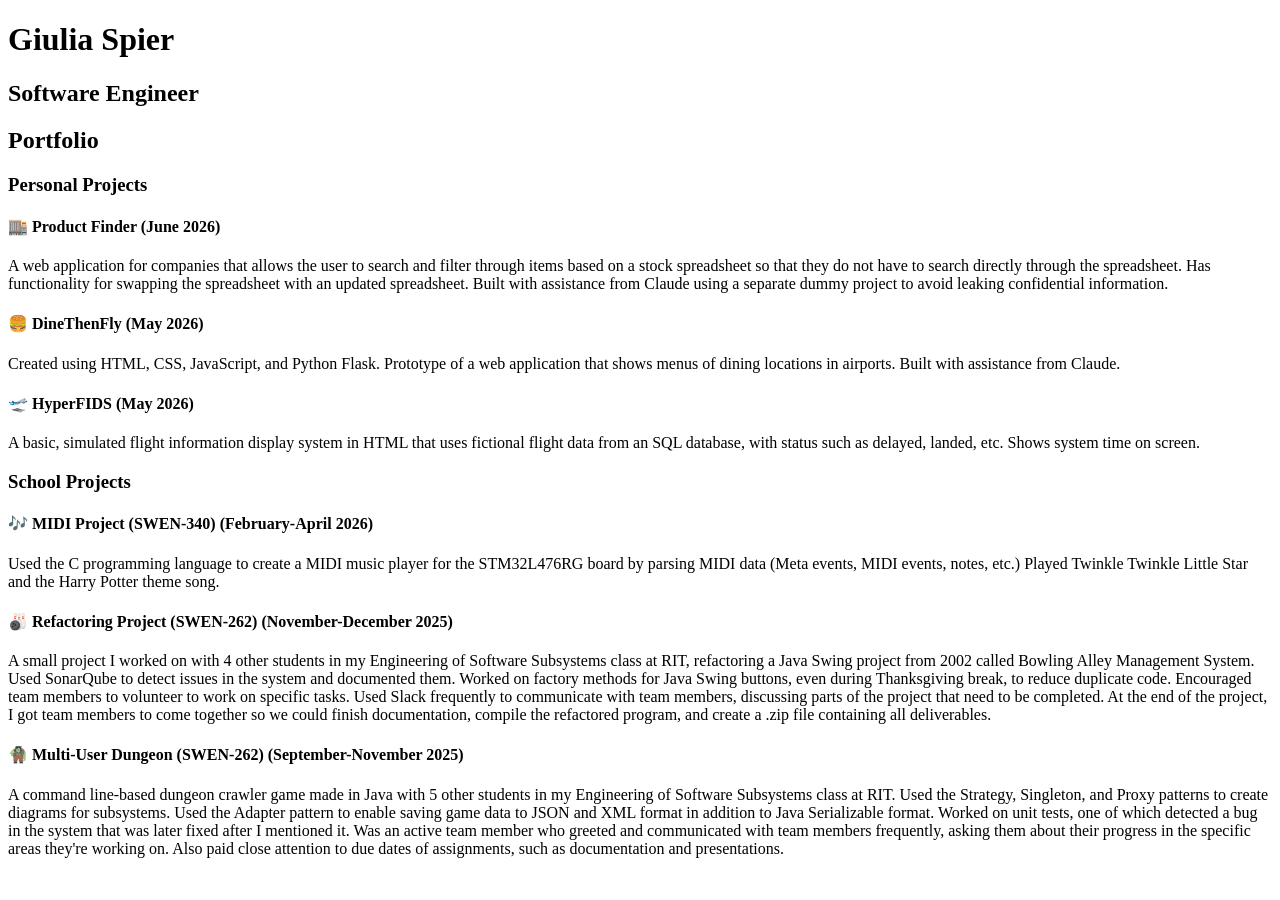
==== index.html @ ef233ef5 "Added emojis to project titles" ====
<!DOCTYPE html>
<html lang="en">
<h1>Giulia Spier</h1>
<head>
    <meta charset="UTF-8">
    <title>Giulia Spier | Software Engineer</title>
    <!-- <link rel="stylesheet" href="/static/styles.css"> -->
</head>
<body>
    <h2>Software Engineer</h2>
    <h2>Portfolio</h2>
    <h3>Personal Projects</h3>
    <section id="personalProjects"></section>
    <h3>School Projects</h3>
    <section id="schoolProjects"></section>
</body>
<script src="portfolio.js"></script>
<script>
    // Personal projects
    addToPersonalProjects("🏬 Product Finder (June 2026)", "A web application for companies that allows the user to search and filter through items based on a stock spreadsheet so that they do not have to search directly through the spreadsheet. Has functionality for swapping the spreadsheet with an updated spreadsheet. Built with assistance from Claude using a separate dummy project to avoid leaking confidential information.");
    addToPersonalProjects("🍔 DineThenFly (May 2026)", "Created using HTML, CSS, JavaScript, and Python Flask. Prototype of a web application that shows menus of dining locations in airports. Built with assistance from Claude.");
    addToPersonalProjects("🛫 HyperFIDS (May 2026)", "A basic, simulated flight information display system in HTML that uses fictional flight data from an SQL database, with status such as delayed, landed, etc. Shows system time on screen.");

    // School projects
    addToSchoolProjects("🎶 MIDI Project (SWEN-340) (February-April 2026)", "Used the C programming language to create a MIDI music player for the STM32L476RG board by parsing MIDI data (Meta events, MIDI events, notes, etc.) Played Twinkle Twinkle Little Star and the Harry Potter theme song.");
    addToSchoolProjects("🎳 Refactoring Project (SWEN-262) (November-December 2025)", "A small project I worked on with 4 other students in my Engineering of Software Subsystems class at RIT, refactoring a Java Swing project from 2002 called Bowling Alley Management System. Used SonarQube to detect issues in the system and documented them. Worked on factory methods for Java Swing buttons, even during Thanksgiving break, to reduce duplicate code. Encouraged team members to volunteer to work on specific tasks. Used Slack frequently to communicate with team members, discussing parts of the project that need to be completed. At the end of the project, I got team members to come together so we could finish documentation, compile the refactored program, and create a .zip file containing all deliverables.");
    addToSchoolProjects("🧌 Multi-User Dungeon (SWEN-262) (September-November 2025)", "A command line-based dungeon crawler game made in Java with 5 other students in my Engineering of Software Subsystems class at RIT. Used the Strategy, Singleton, and Proxy patterns to create diagrams for subsystems. Used the Adapter pattern to enable saving game data to JSON and XML format in addition to Java Serializable format. Worked on unit tests, one of which detected a bug in the system that was later fixed after I mentioned it. Was an active team member who greeted and communicated with team members frequently, asking them about their progress in the specific areas they're working on. Also paid close attention to due dates of assignments, such as documentation and presentations.");
</script>
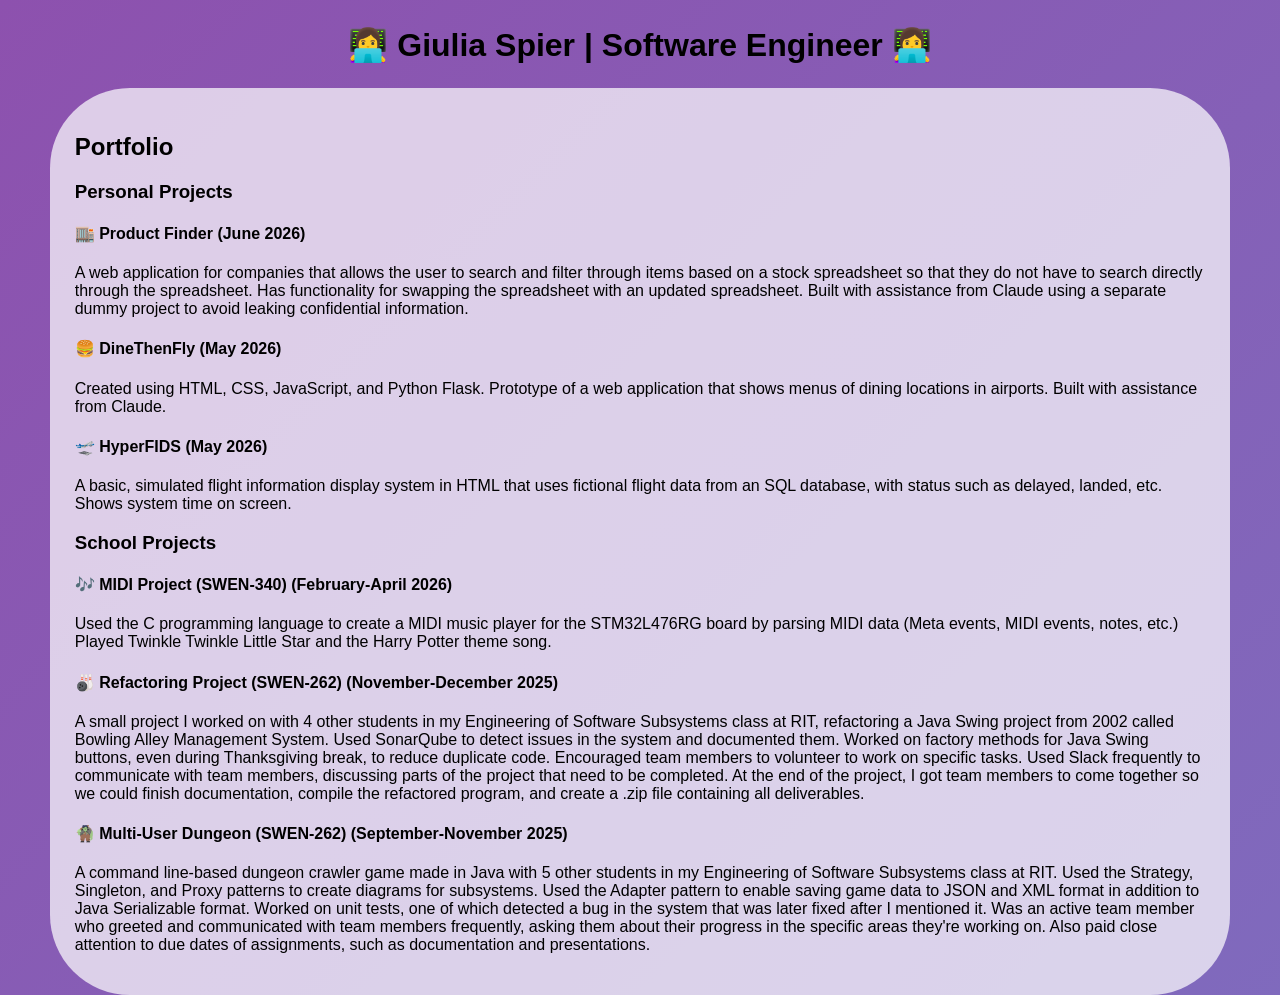
==== commit 45bd161c: "Added CSS styles!" ====
--- a/index.html
+++ b/index.html
@@ -1,18 +1,27 @@
 <!DOCTYPE html>
 <html lang="en">
-<h1>Giulia Spier</h1>
 <head>
     <meta charset="UTF-8">
     <title>Giulia Spier | Software Engineer</title>
-    <!-- <link rel="stylesheet" href="/static/styles.css"> -->
+    <link rel="stylesheet" href="styles.css">
 </head>
 <body>
-    <h2>Software Engineer</h2>
-    <h2>Portfolio</h2>
-    <h3>Personal Projects</h3>
-    <section id="personalProjects"></section>
-    <h3>School Projects</h3>
-    <section id="schoolProjects"></section>
+    <h1>👩‍💻 Giulia Spier | Software Engineer 👩‍💻</h1>
+    <!-- <nav>
+        <ul>
+            <li>🪪 About</li>
+            <li>🌟 Skills</li>
+            <li><a href="index.html">📂 Portfolio</a></li>
+        </ul>
+    </nav> -->
+    <div id="bodyContents">
+        <h2>Portfolio</h2>
+        <h3>Personal Projects</h3>
+        <section id="personalProjects"></section>
+        <h3>School Projects</h3>
+        <section id="schoolProjects"></section>
+    </div>
+    
 </body>
 <script src="portfolio.js"></script>
 <script>
--- a/styles.css
+++ b/styles.css
@@ -0,0 +1,56 @@
+/*Source of code for dynamic background: https://codepen.io/P1N2O/pen/pyBNzX*/
+
+body {
+    /* background-color: gainsboro; */
+    font-family:'Lucida Sans', 'Lucida Sans Regular', 'Lucida Grande', 'Lucida Sans Unicode', Geneva, Verdana, sans-serif;
+    margin: 2%;
+
+    background: linear-gradient(-45deg, #58b3e9, #8d51ae);
+	background-size: 400% 400%;
+	animation: gradient 15s ease infinite;
+	height: 100vh;
+
+    color: #000000;
+}
+
+h1
+{
+    text-align: center;
+}
+
+ul
+{
+    display:flex;
+    justify-content: center;
+}
+
+li
+{
+    background-color: rgba(255, 255, 255, 0.71);
+    font-size: 1.5em;
+    border-radius: 5em;
+    list-style: none;
+    width: 15%;
+    height: 3em;
+    margin: 2%;
+}
+
+#bodyContents
+{
+    background-color: rgba(255, 255, 255, 0.71);
+    border-radius: 5em;
+    margin: 2%;
+    padding: 2%;
+}
+
+@keyframes gradient {
+	0% {
+		background-position: 0% 50%;
+	}
+	50% {
+		background-position: 100% 50%;
+	}
+	100% {
+		background-position: 0% 50%;
+	}
+}
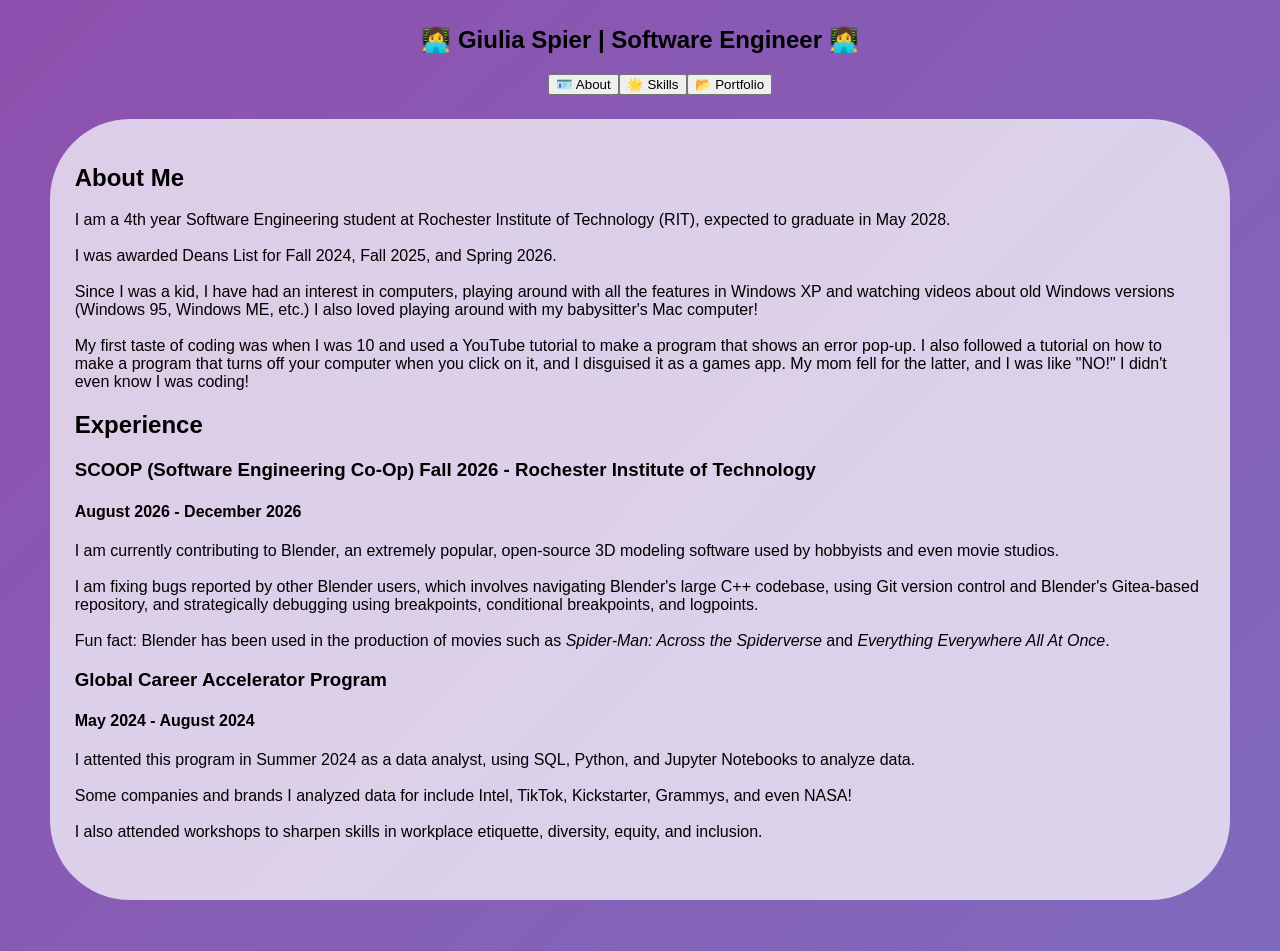
==== commit ce034d94: "Added About and Skills page, made About the default index page." ====
--- a/index.html
+++ b/index.html
@@ -2,36 +2,45 @@
 <html lang="en">
 <head>
     <meta charset="UTF-8">
-    <title>Giulia Spier | Software Engineer</title>
-    <link rel="stylesheet" href="styles.css">
 </head>
-<body>
-    <h1>👩‍💻 Giulia Spier | Software Engineer 👩‍💻</h1>
-    <!-- <nav>
-        <ul>
-            <li>🪪 About</li>
-            <li>🌟 Skills</li>
-            <li><a href="index.html">📂 Portfolio</a></li>
-        </ul>
-    </nav> -->
-    <div id="bodyContents">
-        <h2>Portfolio</h2>
-        <h3>Personal Projects</h3>
-        <section id="personalProjects"></section>
-        <h3>School Projects</h3>
-        <section id="schoolProjects"></section>
-    </div>
-    
-</body>
 <script src="portfolio.js"></script>
 <script>
-    // Personal projects
-    addToPersonalProjects("🏬 Product Finder (June 2026)", "A web application for companies that allows the user to search and filter through items based on a stock spreadsheet so that they do not have to search directly through the spreadsheet. Has functionality for swapping the spreadsheet with an updated spreadsheet. Built with assistance from Claude using a separate dummy project to avoid leaking confidential information.");
-    addToPersonalProjects("🍔 DineThenFly (May 2026)", "Created using HTML, CSS, JavaScript, and Python Flask. Prototype of a web application that shows menus of dining locations in airports. Built with assistance from Claude.");
-    addToPersonalProjects("🛫 HyperFIDS (May 2026)", "A basic, simulated flight information display system in HTML that uses fictional flight data from an SQL database, with status such as delayed, landed, etc. Shows system time on screen.");
-
-    // School projects
-    addToSchoolProjects("🎶 MIDI Project (SWEN-340) (February-April 2026)", "Used the C programming language to create a MIDI music player for the STM32L476RG board by parsing MIDI data (Meta events, MIDI events, notes, etc.) Played Twinkle Twinkle Little Star and the Harry Potter theme song.");
-    addToSchoolProjects("🎳 Refactoring Project (SWEN-262) (November-December 2025)", "A small project I worked on with 4 other students in my Engineering of Software Subsystems class at RIT, refactoring a Java Swing project from 2002 called Bowling Alley Management System. Used SonarQube to detect issues in the system and documented them. Worked on factory methods for Java Swing buttons, even during Thanksgiving break, to reduce duplicate code. Encouraged team members to volunteer to work on specific tasks. Used Slack frequently to communicate with team members, discussing parts of the project that need to be completed. At the end of the project, I got team members to come together so we could finish documentation, compile the refactored program, and create a .zip file containing all deliverables.");
-    addToSchoolProjects("🧌 Multi-User Dungeon (SWEN-262) (September-November 2025)", "A command line-based dungeon crawler game made in Java with 5 other students in my Engineering of Software Subsystems class at RIT. Used the Strategy, Singleton, and Proxy patterns to create diagrams for subsystems. Used the Adapter pattern to enable saving game data to JSON and XML format in addition to Java Serializable format. Worked on unit tests, one of which detected a bug in the system that was later fixed after I mentioned it. Was an active team member who greeted and communicated with team members frequently, asking them about their progress in the specific areas they're working on. Also paid close attention to due dates of assignments, such as documentation and presentations.");
+    buildHead();
 </script>
+<body>
+    <script>
+        buildStartOfSite();
+    </script>
+    <div id="bodyContents">
+        <h2>About Me</h2>
+        <p>
+            I am a 4th year Software Engineering student at Rochester Institute of Technology (RIT), expected to graduate in May 2028.
+            <br><br>
+            I was awarded Deans List for Fall 2024, Fall 2025, and Spring 2026.
+            <br><br>
+            Since I was a kid, I have had an interest in computers, playing around with all the features in Windows XP and watching videos about old Windows versions (Windows 95, Windows ME, etc.) I also loved playing around with my babysitter's Mac computer!
+            <br><br>
+            My first taste of coding was when I was 10 and used a YouTube tutorial to make a program that shows an error pop-up. I also followed a tutorial on how to make a program that turns off your computer when you click on it, and I disguised it as a games app. My mom fell for the latter, and I was like "NO!" I didn't even know I was coding!
+        </p>
+        <h2>Experience</h2>
+        <h3>SCOOP (Software Engineering Co-Op) Fall 2026 - Rochester Institute of Technology</h3>
+        <h4>August 2026 - December 2026</h4>
+        <p>
+            I am currently contributing to Blender, an extremely popular, open-source 3D modeling software used by hobbyists and even movie studios.
+            <br><br>
+            I am fixing bugs reported by other Blender users, which involves navigating Blender's large C++ codebase, using Git version control and Blender's Gitea-based repository, and strategically debugging using breakpoints, conditional breakpoints, and logpoints.
+            <br><br>
+            Fun fact: Blender has been used in the production of movies such as <i>Spider-Man: Across the Spiderverse</i> and <i>Everything Everywhere All At Once</i>.
+        </p>
+        <h3>Global Career Accelerator Program</h3>
+        <h4>May 2024 - August 2024</h4>
+        <p>
+            I attented this program in Summer 2024 as a data analyst, using SQL, Python, and Jupyter Notebooks to analyze data.
+            <br><br>
+            Some companies and brands I analyzed data for include Intel, TikTok, Kickstarter, Grammys, and even NASA!
+            <br><br>
+            I also attended workshops to sharpen skills in workplace etiquette, diversity, equity, and inclusion.
+            <br><br>
+        </p>
+    </div>
+</body>
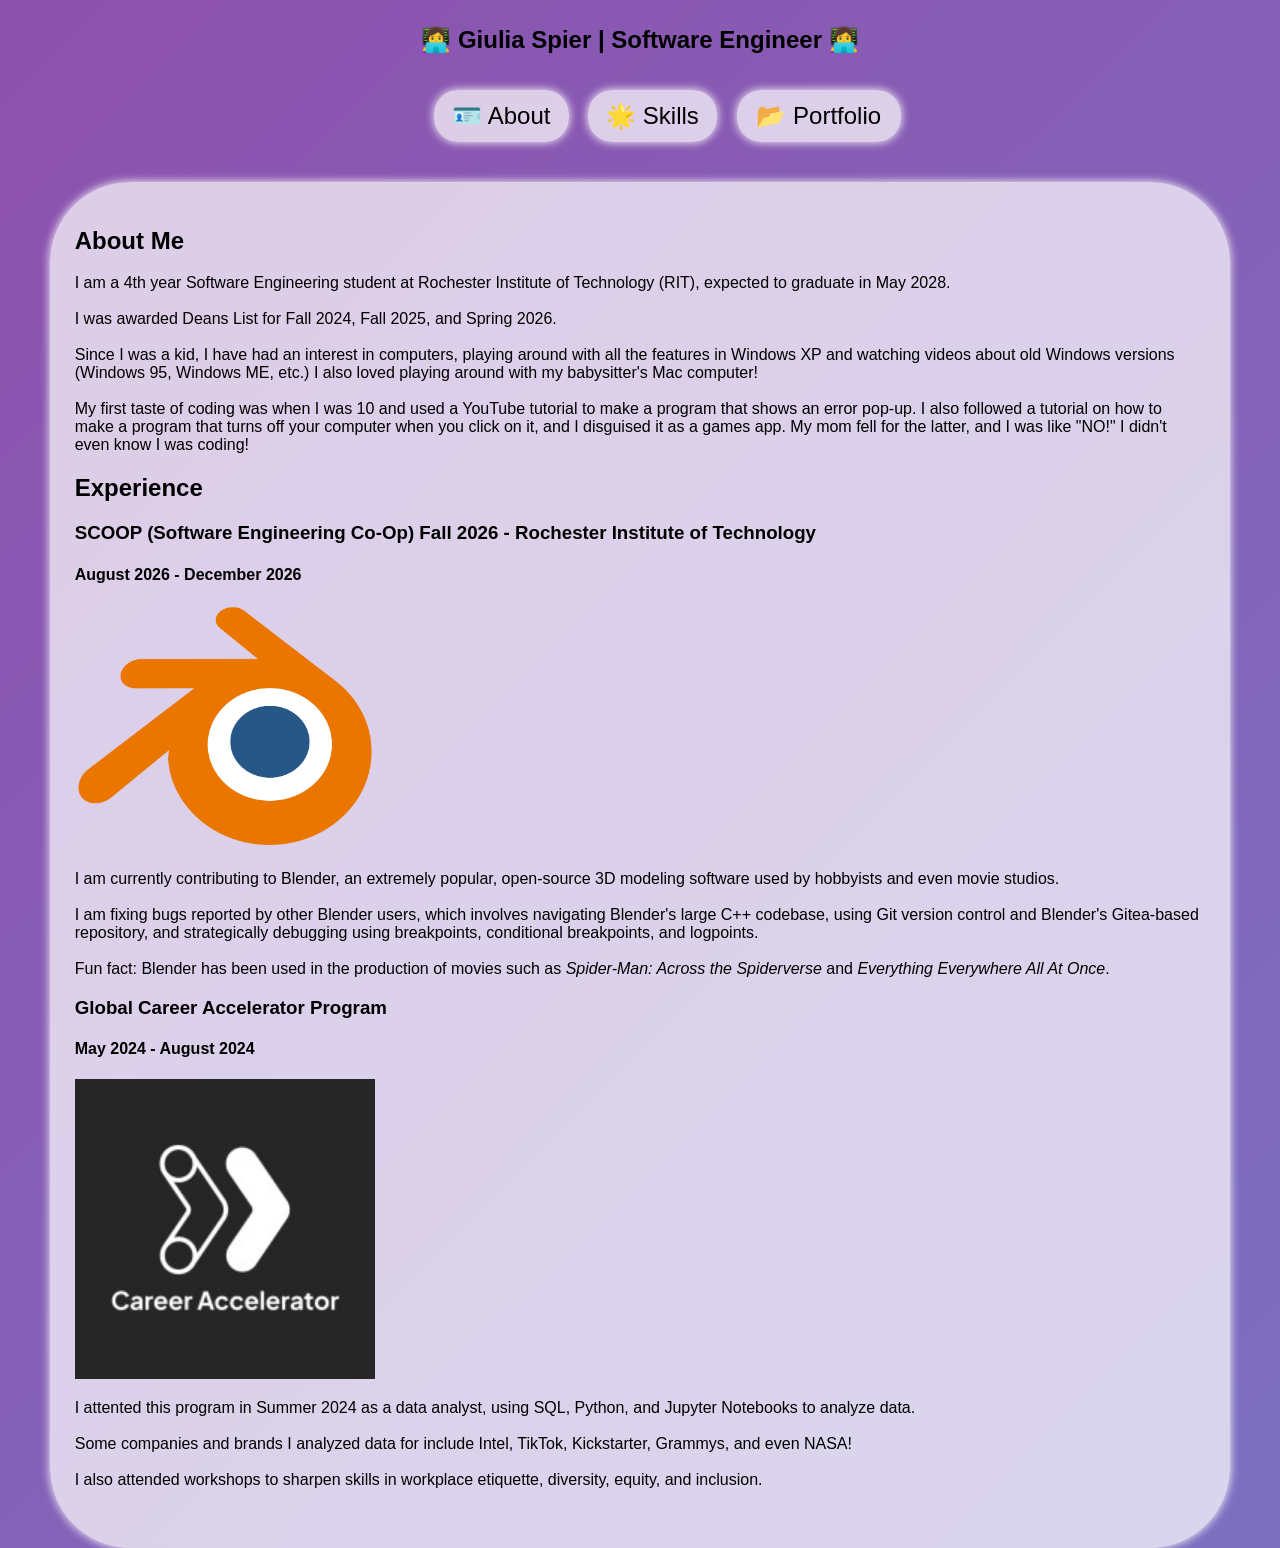
==== commit f61bcaba: "Added images of experience (Blender, Global Career Accelerator) to homepage" ====
--- a/index.html
+++ b/index.html
@@ -25,6 +25,7 @@
         <h2>Experience</h2>
         <h3>SCOOP (Software Engineering Co-Op) Fall 2026 - Rochester Institute of Technology</h3>
         <h4>August 2026 - December 2026</h4>
+        <img src="images/blender.webp" alt="blender" style="width: 300px; height: auto;">
         <p>
             I am currently contributing to Blender, an extremely popular, open-source 3D modeling software used by hobbyists and even movie studios.
             <br><br>
@@ -34,6 +35,7 @@
         </p>
         <h3>Global Career Accelerator Program</h3>
         <h4>May 2024 - August 2024</h4>
+        <img src="images/globalcareeraccelerator.jpg" alt="globalcareeraccelerator" style="width: 300px; height: auto;">
         <p>
             I attented this program in Summer 2024 as a data analyst, using SQL, Python, and Jupyter Notebooks to analyze data.
             <br><br>
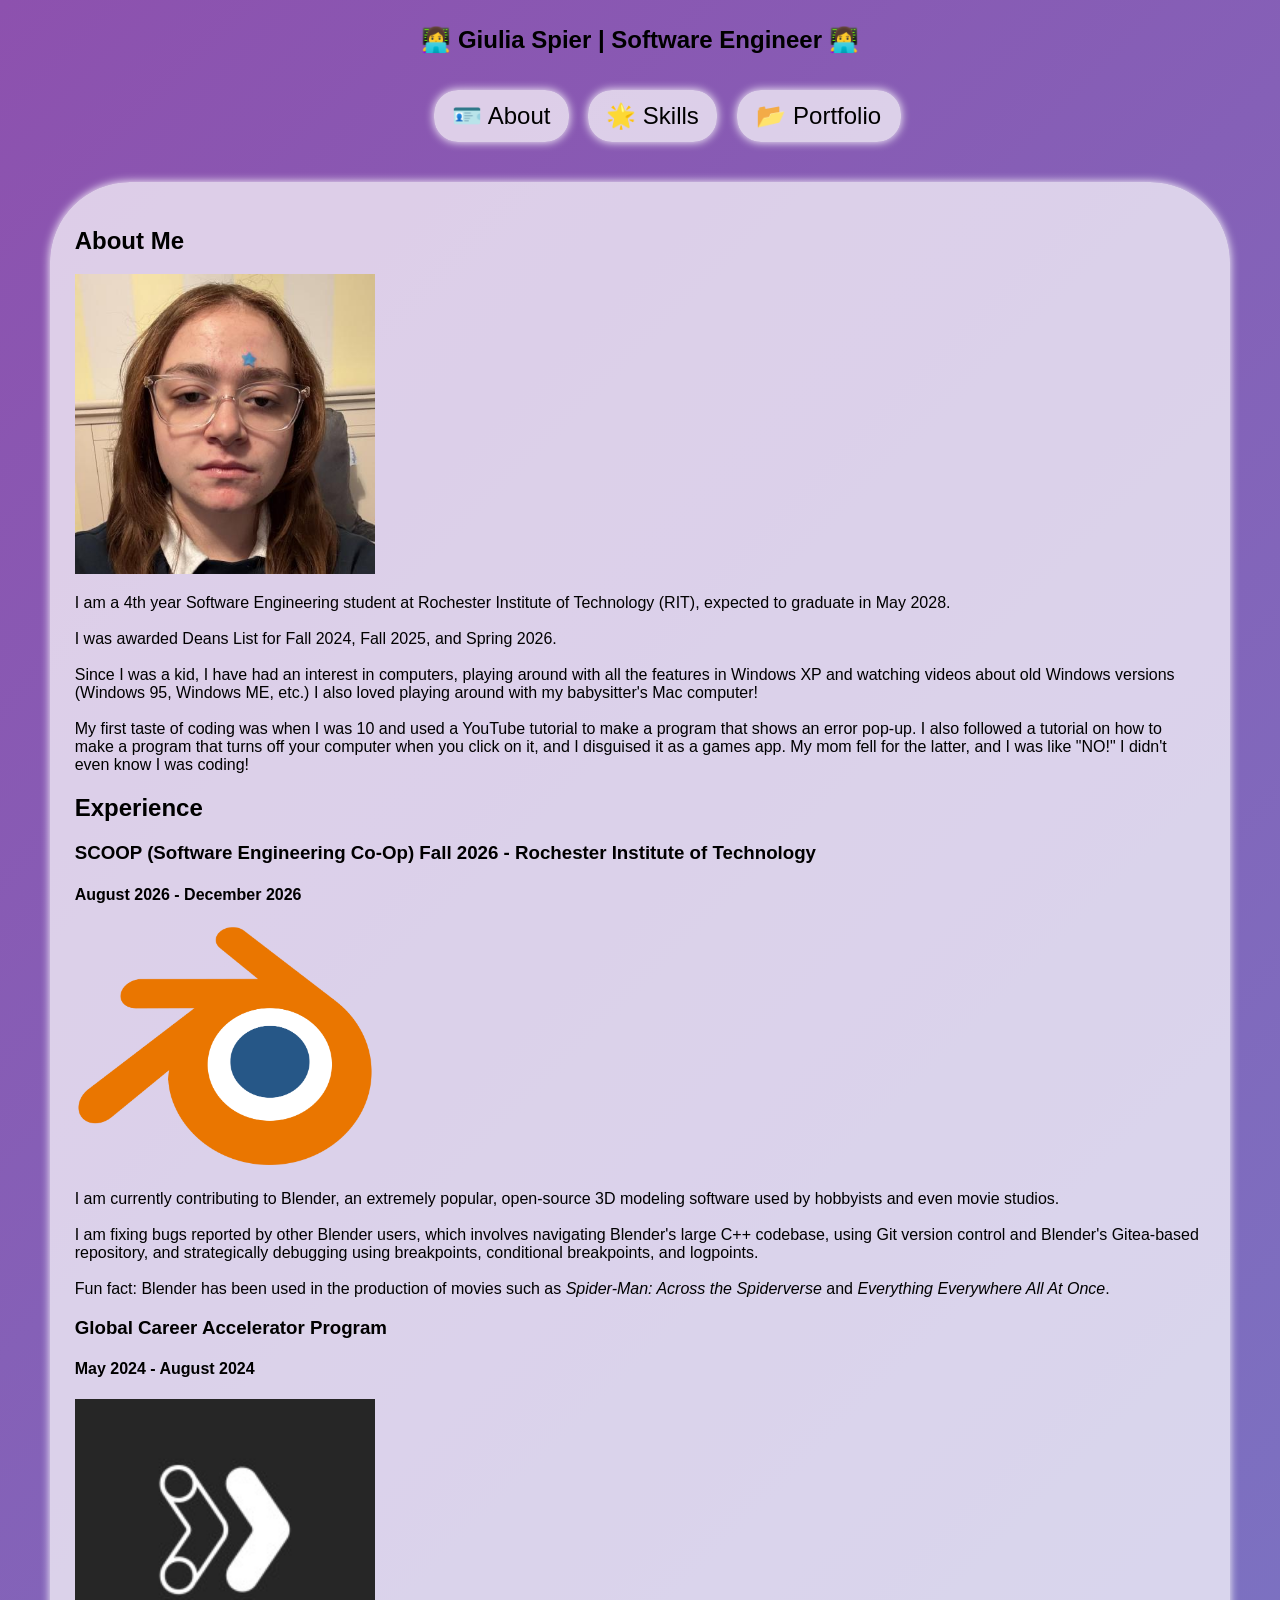
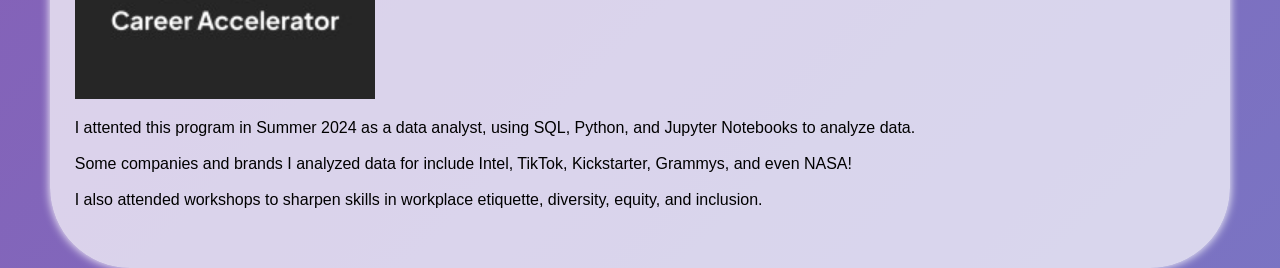
==== commit 7681018e: "Added my photo" ====
--- a/index.html
+++ b/index.html
@@ -13,6 +13,7 @@
     </script>
     <div id="bodyContents">
         <h2>About Me</h2>
+        <img src="images/myphoto.jpg" alt="Giulia Spier Photo" style="width: 300px; height: auto;">
         <p>
             I am a 4th year Software Engineering student at Rochester Institute of Technology (RIT), expected to graduate in May 2028.
             <br><br>
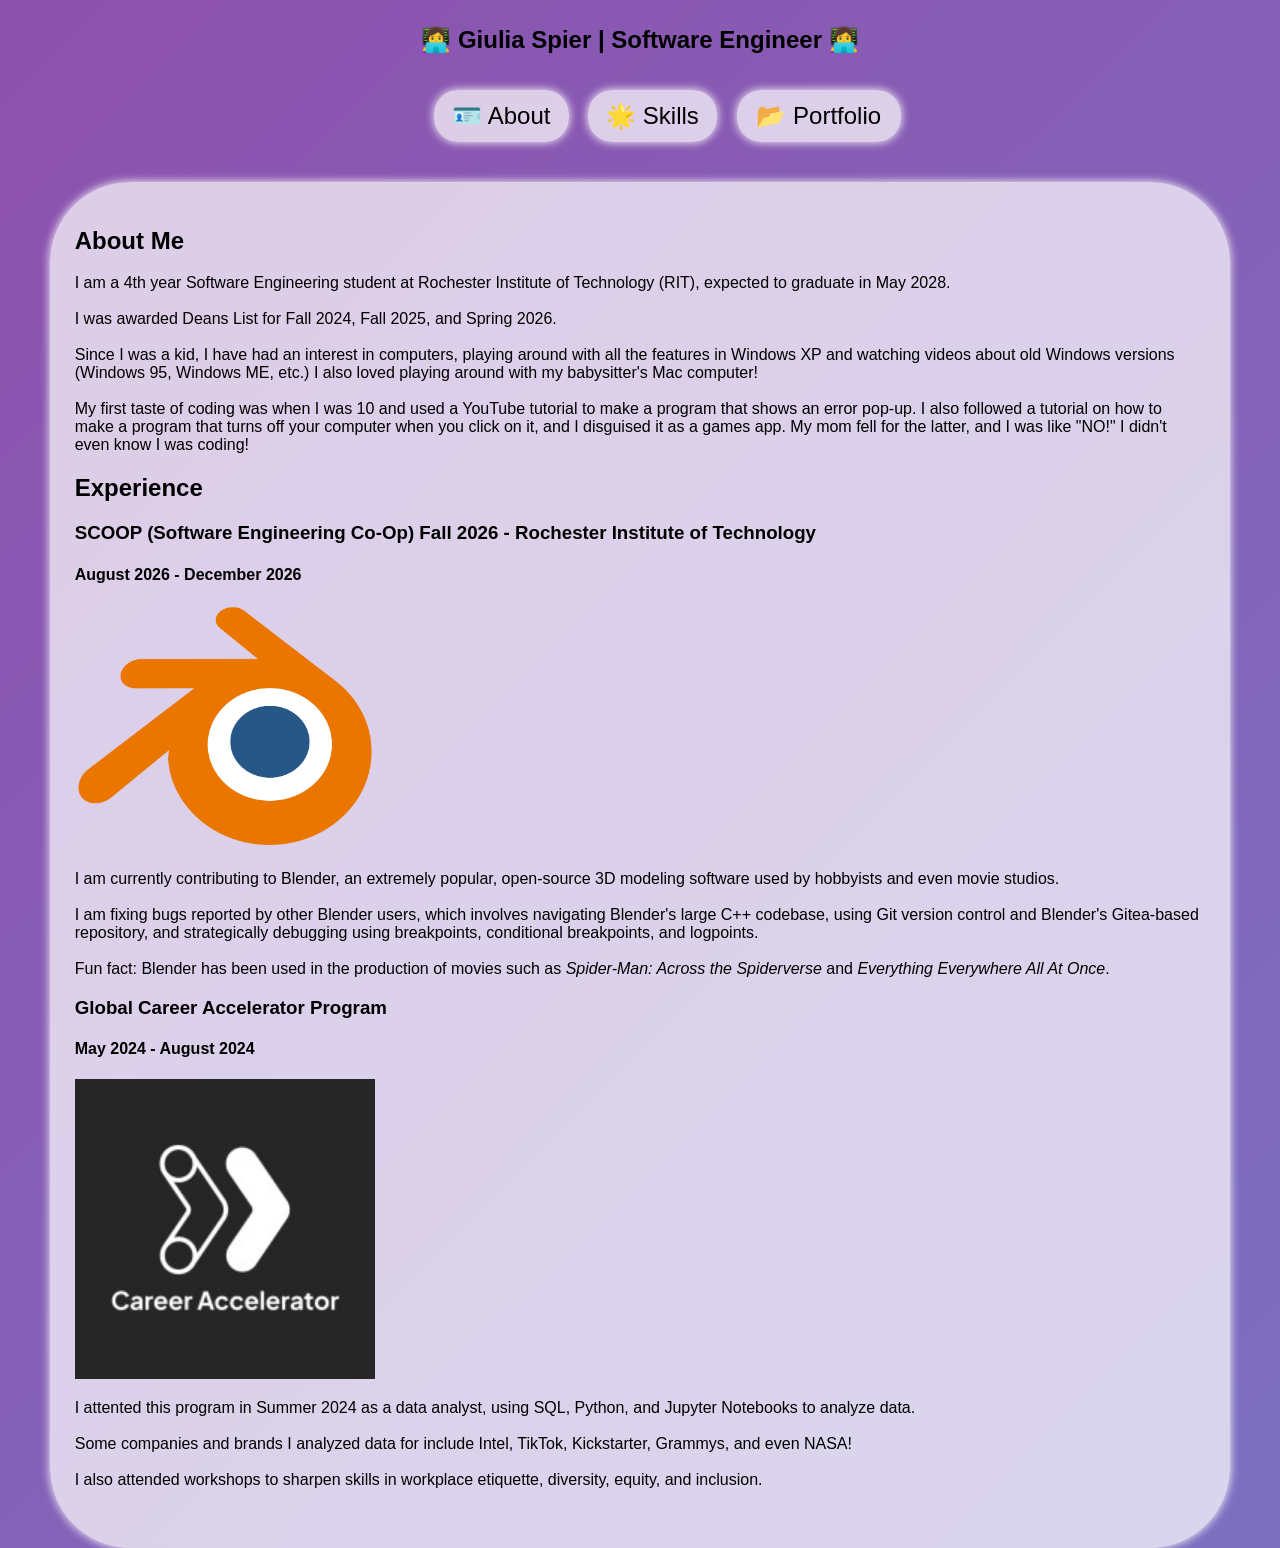
==== commit e0ae2d29: "Commented out photo" ====
--- a/index.html
+++ b/index.html
@@ -13,7 +13,7 @@
     </script>
     <div id="bodyContents">
         <h2>About Me</h2>
-        <img src="images/myphoto.jpg" alt="Giulia Spier Photo" style="width: 300px; height: auto;">
+        <!-- <img src="images/myphoto.jpg" alt="Giulia Spier Photo" style="width: 300px; height: auto;"> -->
         <p>
             I am a 4th year Software Engineering student at Rochester Institute of Technology (RIT), expected to graduate in May 2028.
             <br><br>
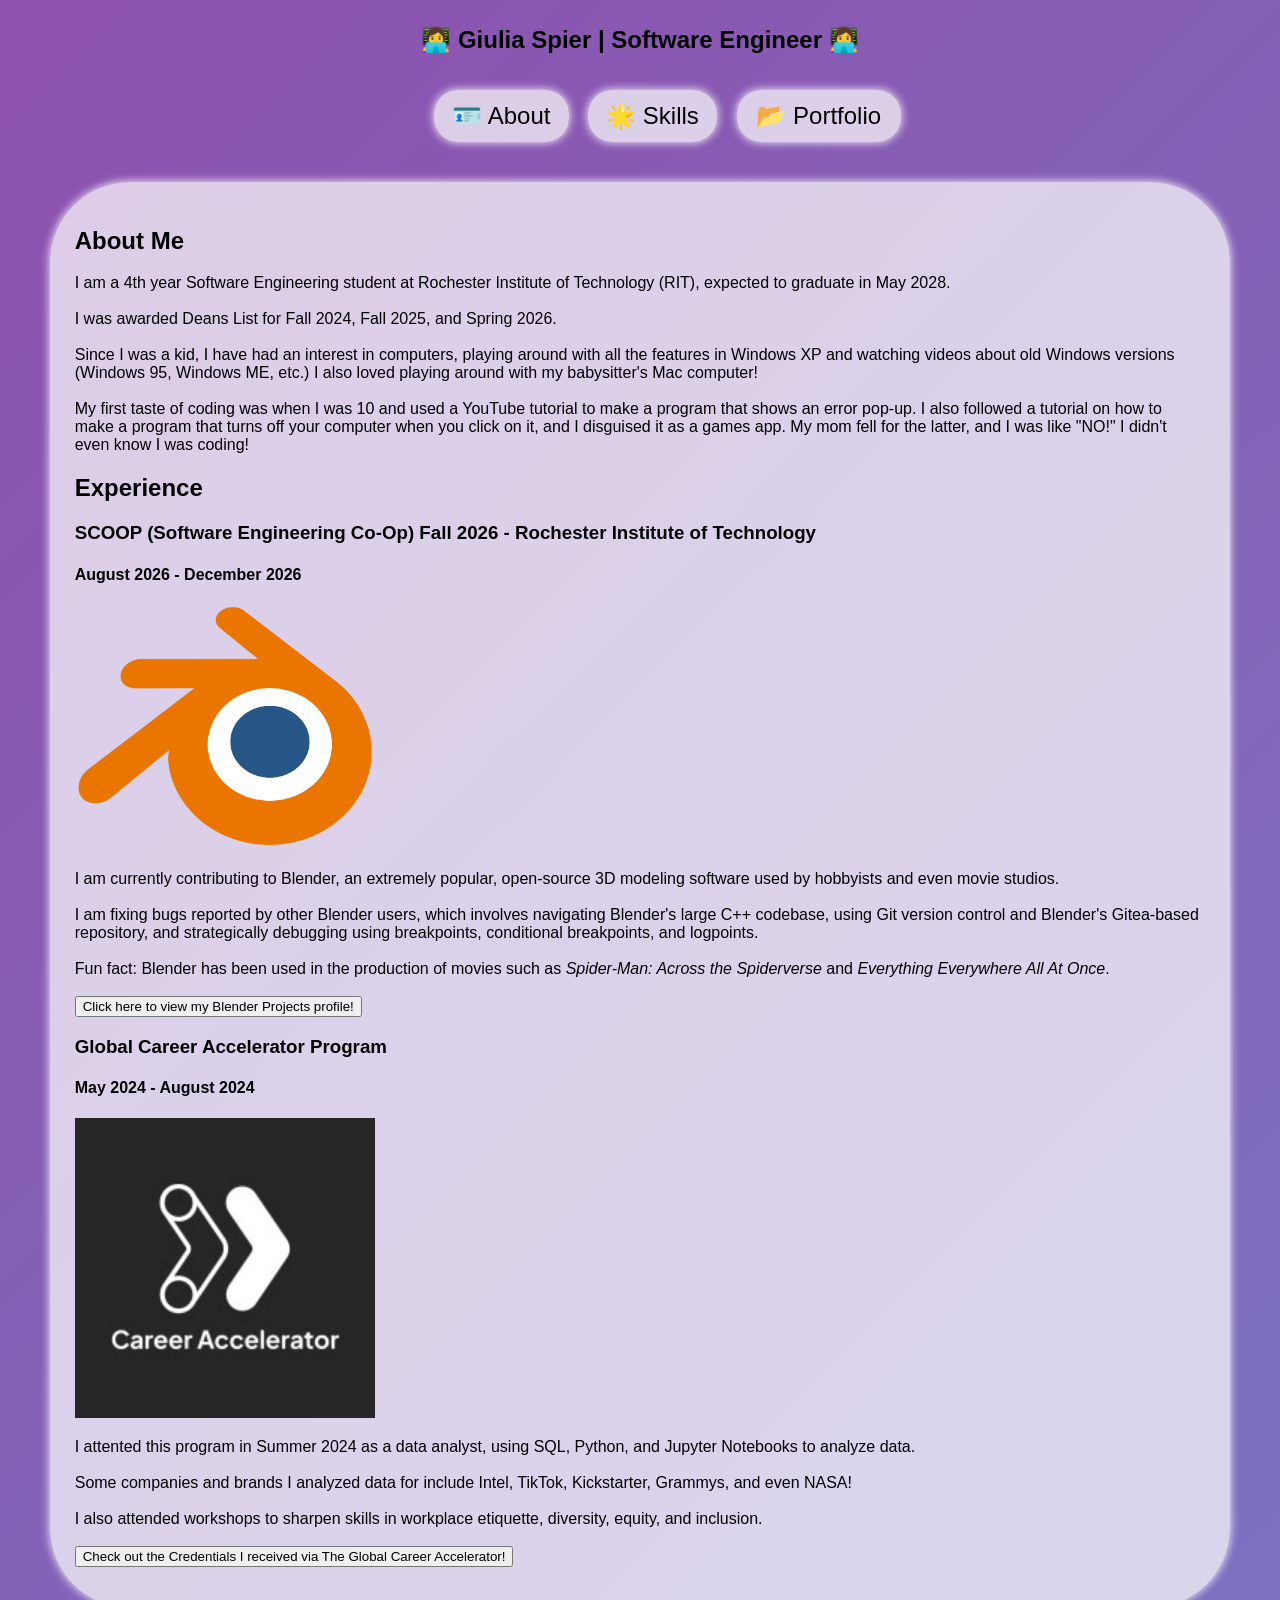
==== commit a944c126: "Added links to Blender Projects profile and Global Career Accelerator credentials" ====
--- a/index.html
+++ b/index.html
@@ -33,6 +33,8 @@
             I am fixing bugs reported by other Blender users, which involves navigating Blender's large C++ codebase, using Git version control and Blender's Gitea-based repository, and strategically debugging using breakpoints, conditional breakpoints, and logpoints.
             <br><br>
             Fun fact: Blender has been used in the production of movies such as <i>Spider-Man: Across the Spiderverse</i> and <i>Everything Everywhere All At Once</i>.
+            <br><br>
+            <a href='https://projects.blender.org/Giulia-Spier'><button>Click here to view my Blender Projects profile!</button></a>
         </p>
         <h3>Global Career Accelerator Program</h3>
         <h4>May 2024 - August 2024</h4>
@@ -44,6 +46,7 @@
             <br><br>
             I also attended workshops to sharpen skills in workplace etiquette, diversity, equity, and inclusion.
             <br><br>
+            <a href='https://www.credential.net/profile/giuliaspier848775/wallet'><button>Check out the Credentials I received via The Global Career Accelerator!</button></a>
         </p>
     </div>
 </body>
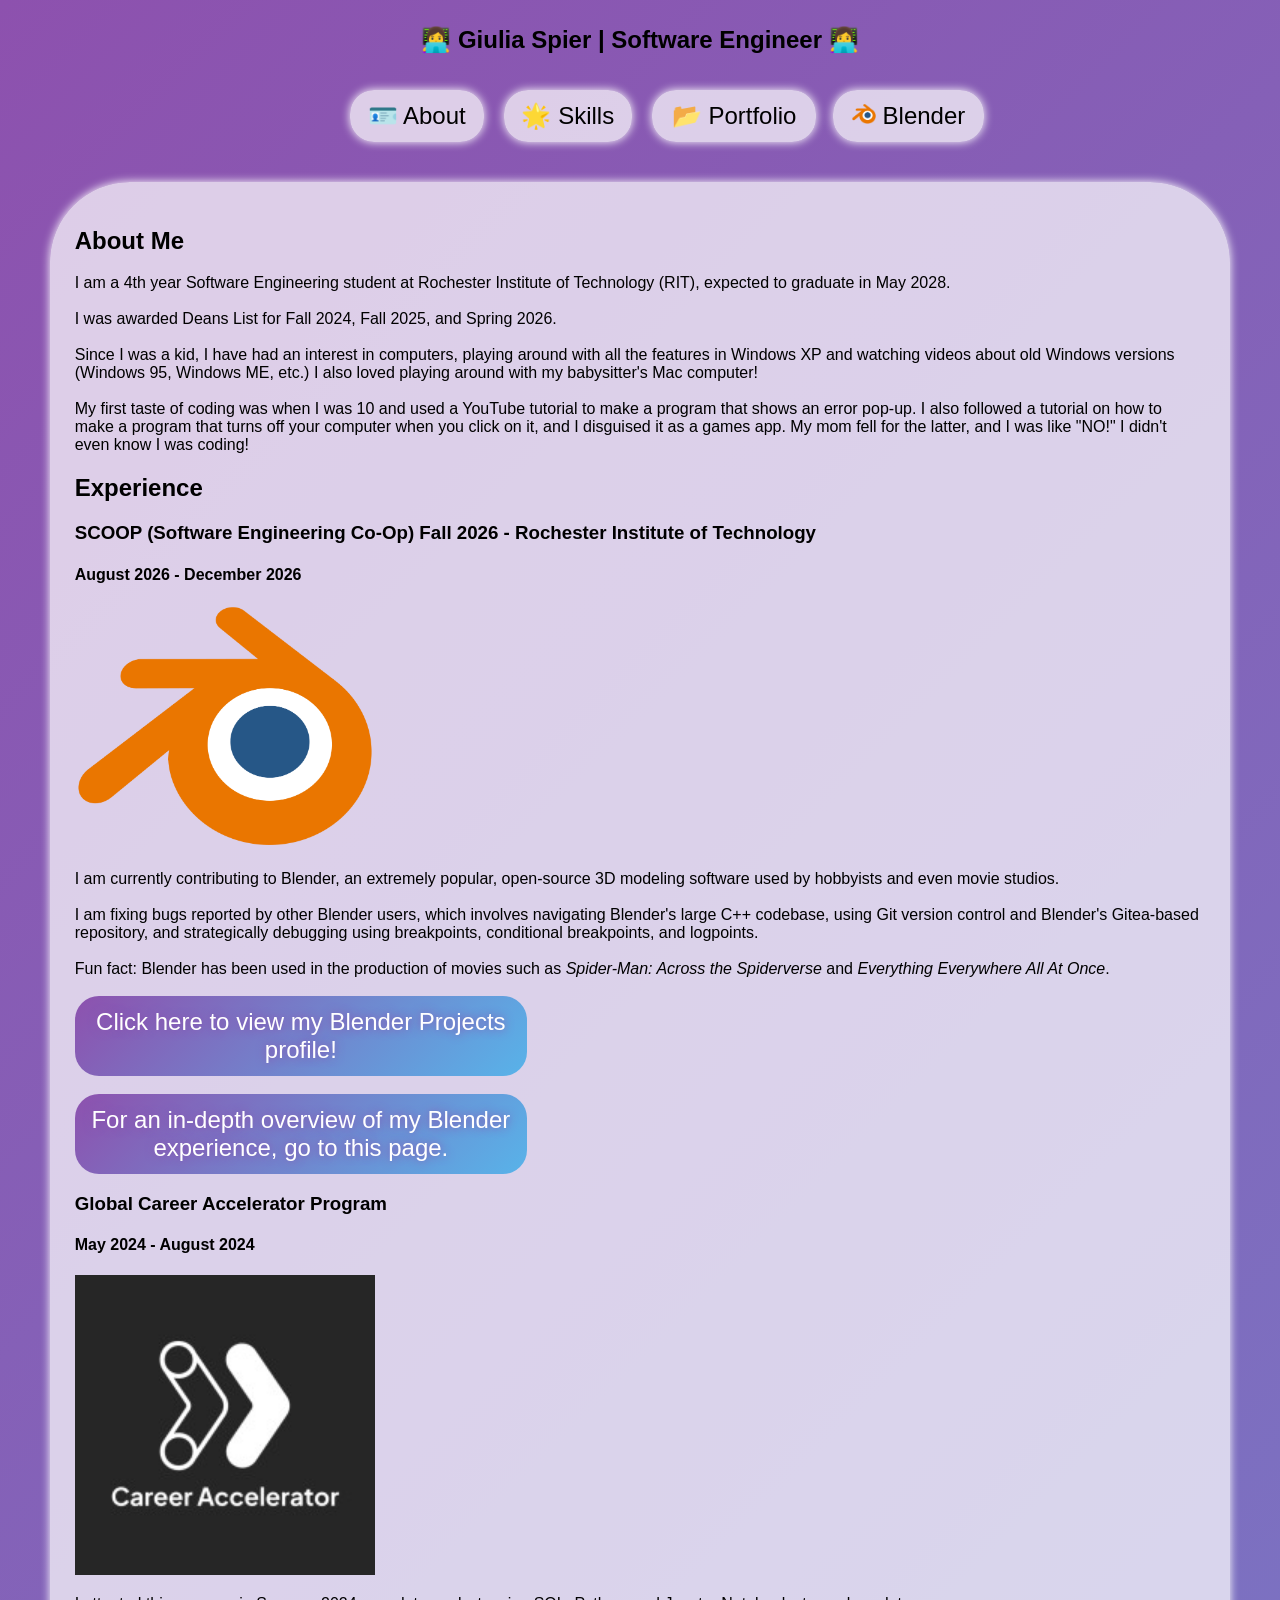
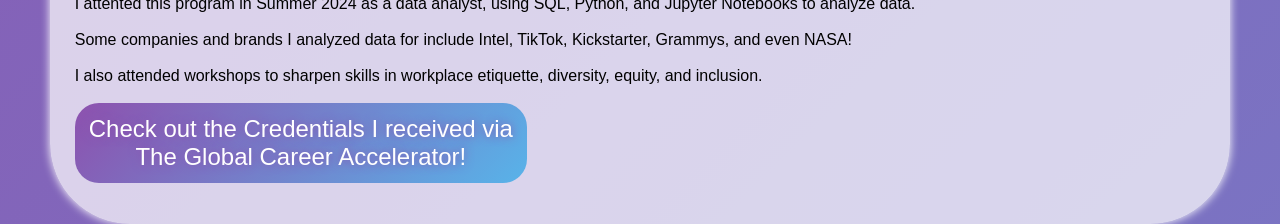
==== commit 66aff356: "Added page for Blender endeavors" ====
--- a/index.html
+++ b/index.html
@@ -34,7 +34,9 @@
             <br><br>
             Fun fact: Blender has been used in the production of movies such as <i>Spider-Man: Across the Spiderverse</i> and <i>Everything Everywhere All At Once</i>.
             <br><br>
-            <a href='https://projects.blender.org/Giulia-Spier'><button>Click here to view my Blender Projects profile!</button></a>
+            <a href='https://projects.blender.org/Giulia-Spier'><button class="bodyContentsButton">Click here to view my Blender Projects profile!</button></a>
+            <br><br>
+            <a href='blender.html'><button class="bodyContentsButton">For an in-depth overview of my Blender experience, go to this page.</button></a>
         </p>
         <h3>Global Career Accelerator Program</h3>
         <h4>May 2024 - August 2024</h4>
@@ -46,7 +48,7 @@
             <br><br>
             I also attended workshops to sharpen skills in workplace etiquette, diversity, equity, and inclusion.
             <br><br>
-            <a href='https://www.credential.net/profile/giuliaspier848775/wallet'><button>Check out the Credentials I received via The Global Career Accelerator!</button></a>
+            <a href='https://www.credential.net/profile/giuliaspier848775/wallet'><button class="bodyContentsButton">Check out the Credentials I received via The Global Career Accelerator!</button></a>
         </p>
     </div>
 </body>
